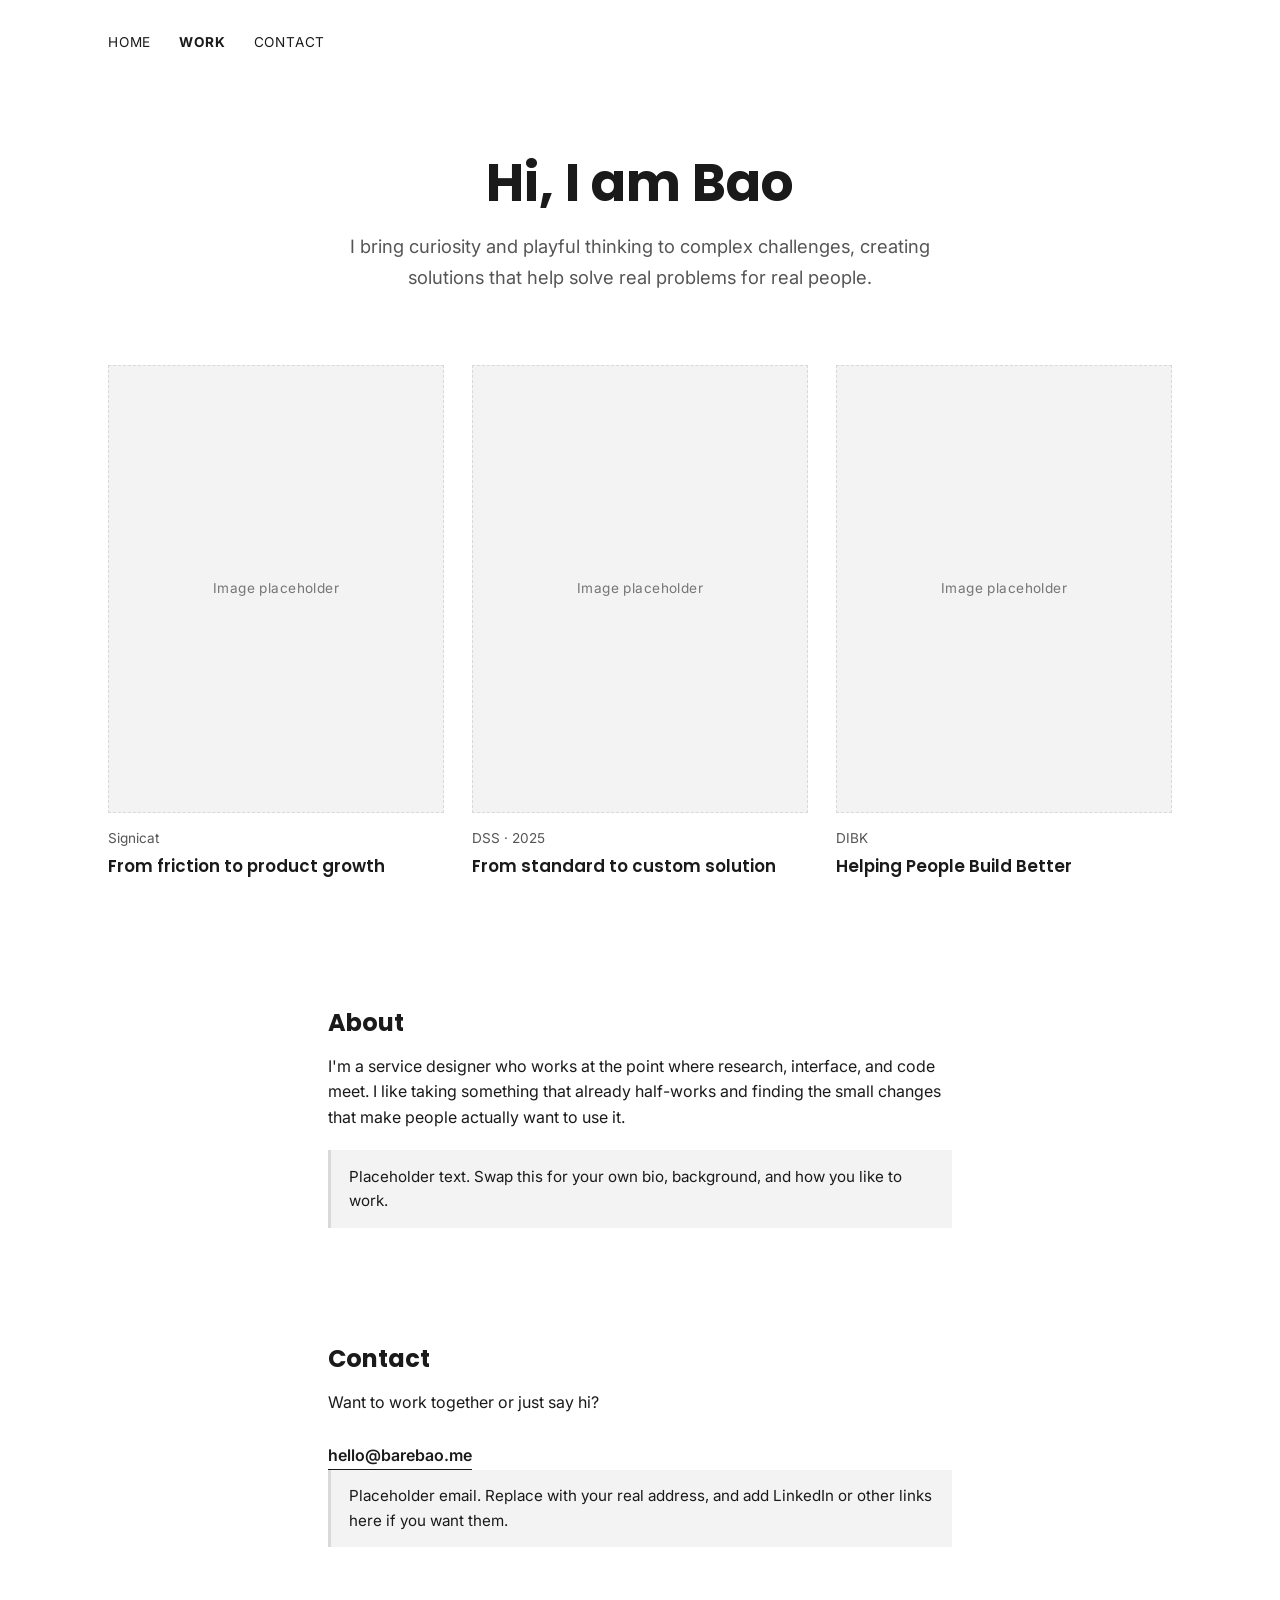
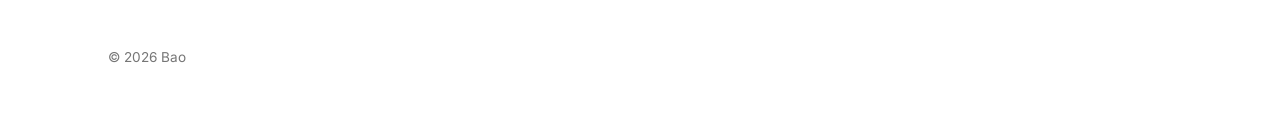
==== index.html @ 27b06872 "Add real DIBK case study content Replace the placeholder DIBK case study with the actual write-up, a" ====
<!DOCTYPE html>
<html lang="en">
<head>
  <meta charset="UTF-8">
  <meta name="viewport" content="width=device-width, initial-scale=1.0">
  <title>Bao — Service designer</title>
  <meta name="description" content="Bao brings curiosity and playful thinking to complex challenges, creating solutions that help solve real problems for real people.">
  <link rel="stylesheet" href="style.css">
</head>
<body id="top">
  <a class="skip-link" href="#main">Skip to main content</a>

  <nav class="site-nav" aria-label="Primary">
    <a href="#top">Home</a>
    <a href="#work" class="nav-primary">Work</a>
    <a href="#contact">Contact</a>
  </nav>

  <main id="main">
    <section class="hero">
      <h1>Hi, I am Bao</h1>
      <p class="subcaption">I bring curiosity and playful thinking to complex challenges, creating solutions that help solve real problems for real people.</p>
    </section>

    <section id="work" class="work-grid" aria-label="Case studies">
      <a class="case-card" href="work/signicat/index.html" aria-label="View case study: From friction to product growth, Signicat">
        <div class="case-placeholder"><span>Image placeholder</span></div>
        <div class="case-meta">
          <span class="case-client">Signicat</span>
          <span class="case-title">From friction to product growth</span>
        </div>
      </a>

      <a class="case-card" href="work/dss/index.html" aria-label="View case study: From standard to custom solution, DSS, 2025">
        <div class="case-placeholder"><span>Image placeholder</span></div>
        <div class="case-meta">
          <span class="case-client">DSS · 2025</span>
          <span class="case-title">From standard to custom solution</span>
        </div>
      </a>

      <a class="case-card" href="work/dibk/index.html" aria-label="View case study: Helping People Build Better, DIBK">
        <div class="case-placeholder"><span>Image placeholder</span></div>
        <div class="case-meta">
          <span class="case-client">DIBK</span>
          <span class="case-title">Helping People Build Better</span>
        </div>
      </a>
    </section>

    <section class="section" aria-labelledby="about-heading">
      <h2 id="about-heading">About</h2>
      <p>I'm a service designer who works at the point where research, interface, and code meet. I like taking something that already half-works and finding the small changes that make people actually want to use it.</p>
      <p class="placeholder-note">Placeholder text. Swap this for your own bio, background, and how you like to work.</p>
    </section>

    <section id="contact" class="section" aria-labelledby="contact-heading">
      <h2 id="contact-heading">Contact</h2>
      <p>Want to work together or just say hi?</p>
      <a class="contact-link" href="mailto:hello@barebao.me">hello@barebao.me</a>
      <p class="placeholder-note">Placeholder email. Replace with your real address, and add LinkedIn or other links here if you want them.</p>
    </section>
  </main>

  <footer class="site-footer">
    <p>© 2026 Bao</p>
  </footer>
</body>
</html>
---- style.css ----
/* barebao.me — shared stylesheet
   Plain HTML/CSS, no build step, no framework. */

@import url('https://fonts.googleapis.com/css2?family=Poppins:wght@600;700&family=Inter:wght@400;500;600&display=swap');

:root {
  --color-bg: #ffffff;
  --color-text: #1a1a1a;
  --color-muted: #555555;
  --color-muted-light: #767676;
  --color-border: #d9d9d9;
  --color-placeholder-bg: #f3f3f3;
  --color-accent: #2f3e46;
  --font-heading: 'Poppins', system-ui, -apple-system, 'Segoe UI', sans-serif;
  --font-body: 'Inter', system-ui, -apple-system, 'Segoe UI', sans-serif;
  --max-width: 1120px;
  --content-width: 680px;
}

* {
  box-sizing: border-box;
}

html {
  scroll-behavior: smooth;
}

@media (prefers-reduced-motion: reduce) {
  html {
    scroll-behavior: auto;
  }
  * {
    animation-duration: 0.01ms !important;
    transition-duration: 0.01ms !important;
  }
}

body {
  margin: 0;
  font-family: var(--font-body);
  color: var(--color-text);
  background: var(--color-bg);
  line-height: 1.6;
  font-size: 1rem;
}

h1, h2, h3 {
  font-family: var(--font-heading);
  line-height: 1.25;
  margin: 0 0 1rem;
}

p {
  margin: 0 0 1.25rem;
}

a {
  color: inherit;
}

a:focus-visible,
button:focus-visible {
  outline: 3px solid var(--color-accent);
  outline-offset: 3px;
}

.skip-link {
  position: absolute;
  left: -999px;
  top: auto;
  background: var(--color-bg);
  color: var(--color-text);
  padding: 0.75rem 1.25rem;
  border: 1px solid var(--color-border);
  z-index: 200;
}

.skip-link:focus {
  position: fixed;
  left: 1rem;
  top: 1rem;
}

.wrapper {
  max-width: var(--max-width);
  margin: 0 auto;
  padding: 0 1.75rem;
}

/* Nav */

.site-nav {
  padding: 2rem 1.75rem;
  max-width: var(--max-width);
  margin: 0 auto;
  display: flex;
  gap: 1.75rem;
}

.site-nav a {
  text-decoration: none;
  letter-spacing: 0.06em;
  text-transform: uppercase;
  font-size: 0.85rem;
  color: var(--color-text);
}

.site-nav a.nav-primary {
  font-weight: 700;
}

.site-nav a:hover {
  color: var(--color-accent);
}

/* Hero */

.hero {
  max-width: 700px;
  margin: 0 auto;
  padding: 4rem 1.75rem 4.5rem;
  text-align: center;
}

.hero h1 {
  font-weight: 700;
  font-size: clamp(2.25rem, 5vw, 3.25rem);
}

.hero .subcaption {
  color: var(--color-muted);
  font-size: 1.15rem;
  line-height: 1.7;
  margin: 0 auto;
}

/* Work grid */

.work-grid {
  max-width: var(--max-width);
  margin: 0 auto;
  padding: 0 1.75rem 5rem;
  display: grid;
  grid-template-columns: repeat(3, 1fr);
  gap: 1.75rem;
}

@media (max-width: 780px) {
  .work-grid {
    grid-template-columns: 1fr;
    max-width: 480px;
  }
}

.case-card {
  display: block;
  text-decoration: none;
  color: var(--color-text);
}

.case-placeholder {
  aspect-ratio: 3 / 4;
  background: var(--color-placeholder-bg);
  border: 1px dashed var(--color-border);
  display: flex;
  align-items: center;
  justify-content: center;
  padding: 1.5rem;
  text-align: center;
}

.case-placeholder span {
  color: var(--color-muted-light);
  font-size: 0.85rem;
  letter-spacing: 0.03em;
}

.case-card:hover .case-placeholder,
.case-card:focus-visible .case-placeholder {
  border-color: var(--color-accent);
}

.case-meta {
  margin-top: 0.9rem;
}

.case-client {
  display: block;
  color: var(--color-muted);
  font-size: 0.85rem;
  margin-bottom: 0.2rem;
}

.case-title {
  font-family: var(--font-heading);
  font-weight: 600;
  font-size: 1.05rem;
}

.case-card:hover .case-title,
.case-card:focus-visible .case-title {
  text-decoration: underline;
  text-decoration-color: var(--color-accent);
}

/* About / Contact */

.section {
  max-width: var(--content-width);
  margin: 0 auto;
  padding: 3rem 1.75rem;
}

.section h2 {
  font-size: 1.5rem;
}

.section p {
  color: var(--color-text);
}

.contact-link {
  display: inline-block;
  margin-top: 0.5rem;
  font-weight: 600;
  border-bottom: 1px solid var(--color-text);
  text-decoration: none;
}

.contact-link:hover {
  color: var(--color-accent);
  border-color: var(--color-accent);
}

footer.site-footer {
  max-width: var(--max-width);
  margin: 0 auto;
  padding: 2rem 1.75rem 3rem;
  color: var(--color-muted-light);
  font-size: 0.85rem;
}

/* Case study pages */

.case-hero {
  max-width: 760px;
  margin: 0 auto;
  padding: 2.5rem 1.75rem 3rem;
  text-align: center;
}

.case-hero .eyebrow {
  color: var(--color-muted);
  font-size: 0.9rem;
  margin-bottom: 0.5rem;
}

.case-hero h1 {
  font-size: clamp(1.75rem, 4vw, 2.5rem);
}

.case-hero .tagline {
  color: var(--color-muted);
  font-size: 1.1rem;
  max-width: 540px;
  margin: 0 auto;
}

.case-hero-placeholder {
  max-width: 420px;
  margin: 2.5rem auto 0;
  aspect-ratio: 4 / 3;
  background: var(--color-placeholder-bg);
  border: 1px dashed var(--color-border);
  display: flex;
  align-items: center;
  justify-content: center;
}

.case-hero-placeholder span {
  color: var(--color-muted-light);
  font-size: 0.85rem;
}

.case-body {
  max-width: var(--content-width);
  margin: 0 auto;
  padding: 1rem 1.75rem 4rem;
}

.case-body h2 {
  font-size: 1.3rem;
  margin-top: 2.5rem;
}

.case-body ul {
  padding-left: 1.25rem;
  margin: 0 0 1.25rem;
}

.case-body li {
  margin-bottom: 0.6rem;
}

.placeholder-note {
  background: var(--color-placeholder-bg);
  border-left: 3px solid var(--color-border);
  padding: 0.9rem 1.1rem;
  color: var(--color-muted);
  font-size: 0.95rem;
  margin-bottom: 1.25rem;
}

.also-like {
  max-width: var(--max-width);
  margin: 0 auto;
  padding: 1rem 1.75rem 4rem;
}

.also-like h2 {
  font-size: 1.3rem;
  margin-bottom: 1.5rem;
}

.also-like-grid {
  display: grid;
  grid-template-columns: repeat(2, 1fr);
  gap: 1.75rem;
  max-width: 640px;
}

@media (max-width: 600px) {
  .also-like-grid {
    grid-template-columns: 1fr;
  }
}

.back-to-top {
  position: fixed;
  right: 1.5rem;
  bottom: 1.5rem;
  width: 2.75rem;
  height: 2.75rem;
  border-radius: 50%;
  background: var(--color-bg);
  border: 1px solid var(--color-border);
  display: flex;
  align-items: center;
  justify-content: center;
  text-decoration: none;
  color: var(--color-text);
  font-size: 1.1rem;
}

.back-to-top:hover {
  border-color: var(--color-accent);
  color: var(--color-accent);
}
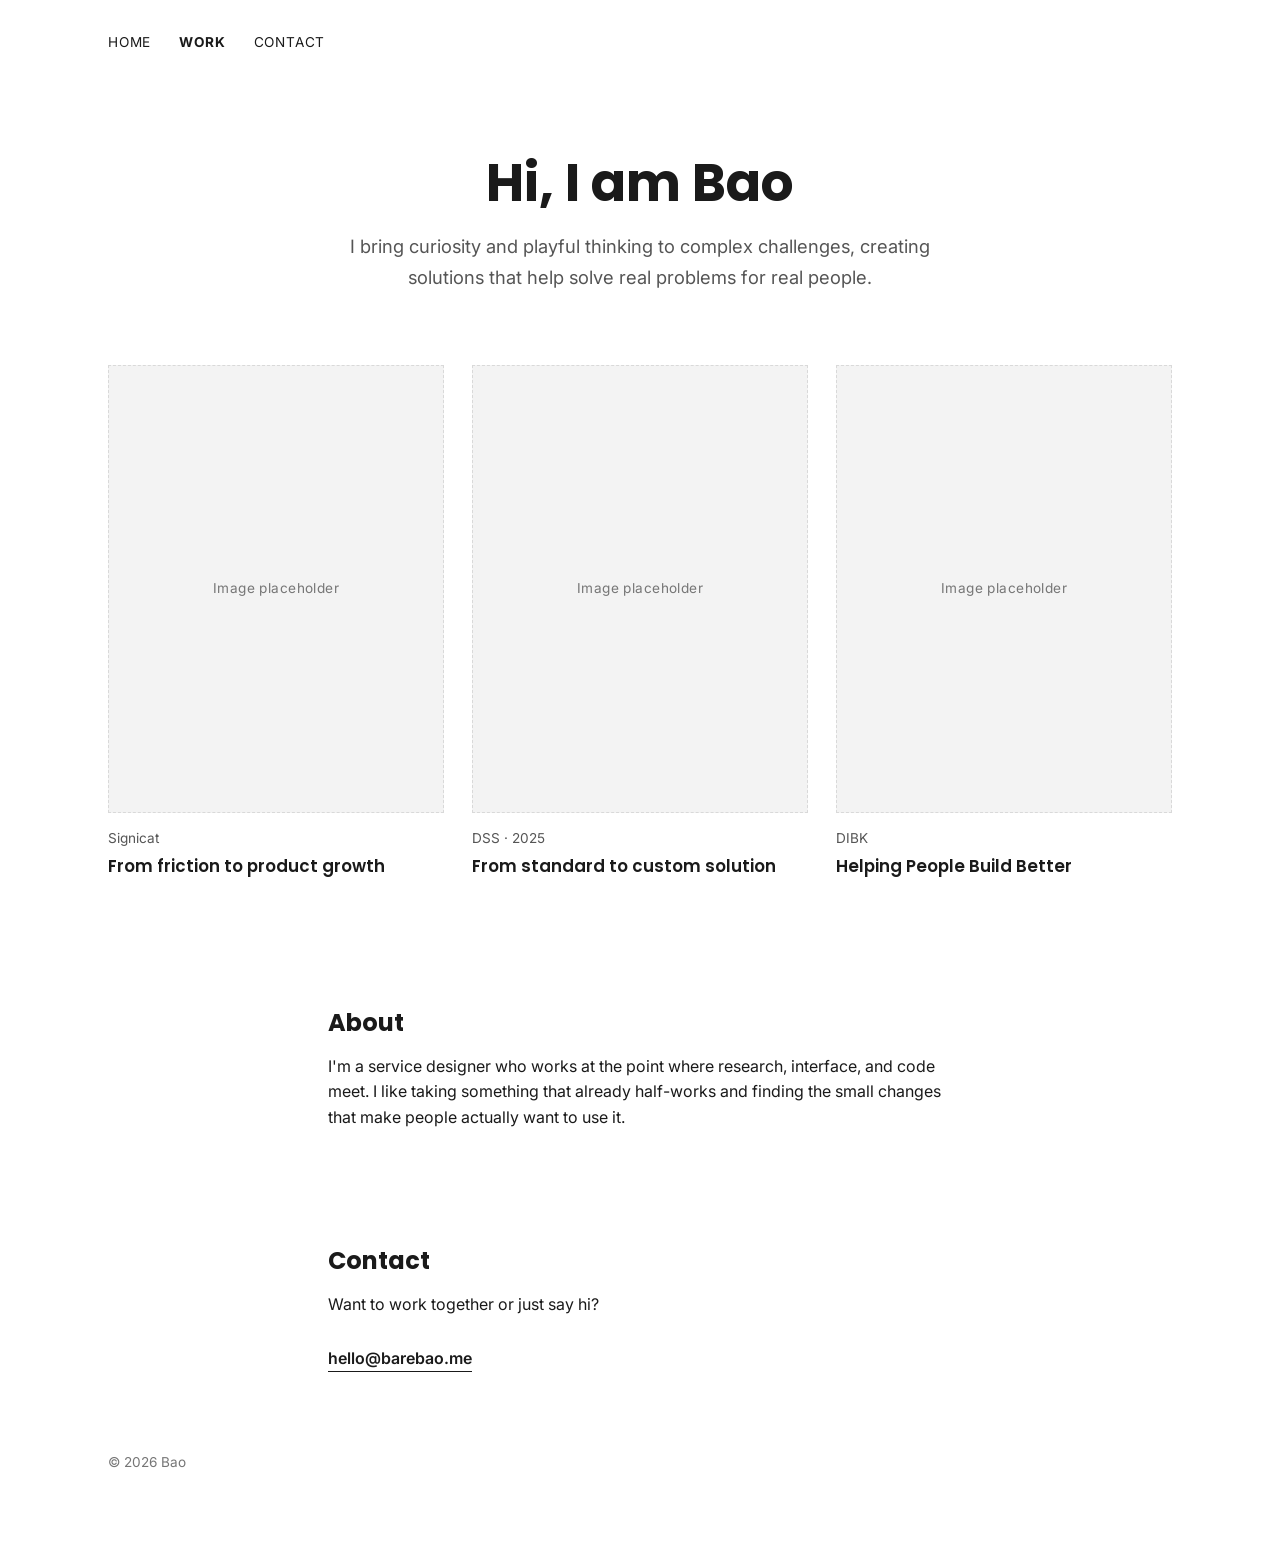
==== commit fd3bc019: "Remove text placeholder notes so only images remain The bio and email placeholder call-outs were lef" ====
--- a/index.html
+++ b/index.html
@@ -51,14 +51,12 @@
     <section class="section" aria-labelledby="about-heading">
       <h2 id="about-heading">About</h2>
       <p>I'm a service designer who works at the point where research, interface, and code meet. I like taking something that already half-works and finding the small changes that make people actually want to use it.</p>
-      <p class="placeholder-note">Placeholder text. Swap this for your own bio, background, and how you like to work.</p>
     </section>
 
     <section id="contact" class="section" aria-labelledby="contact-heading">
       <h2 id="contact-heading">Contact</h2>
       <p>Want to work together or just say hi?</p>
       <a class="contact-link" href="mailto:hello@barebao.me">hello@barebao.me</a>
-      <p class="placeholder-note">Placeholder email. Replace with your real address, and add LinkedIn or other links here if you want them.</p>
     </section>
   </main>
 
--- a/style.css
+++ b/style.css
@@ -300,15 +300,6 @@
 
 .case-body li {
   margin-bottom: 0.6rem;
-}
-
-.placeholder-note {
-  background: var(--color-placeholder-bg);
-  border-left: 3px solid var(--color-border);
-  padding: 0.9rem 1.1rem;
-  color: var(--color-muted);
-  font-size: 0.95rem;
-  margin-bottom: 1.25rem;
 }
 
 .also-like {
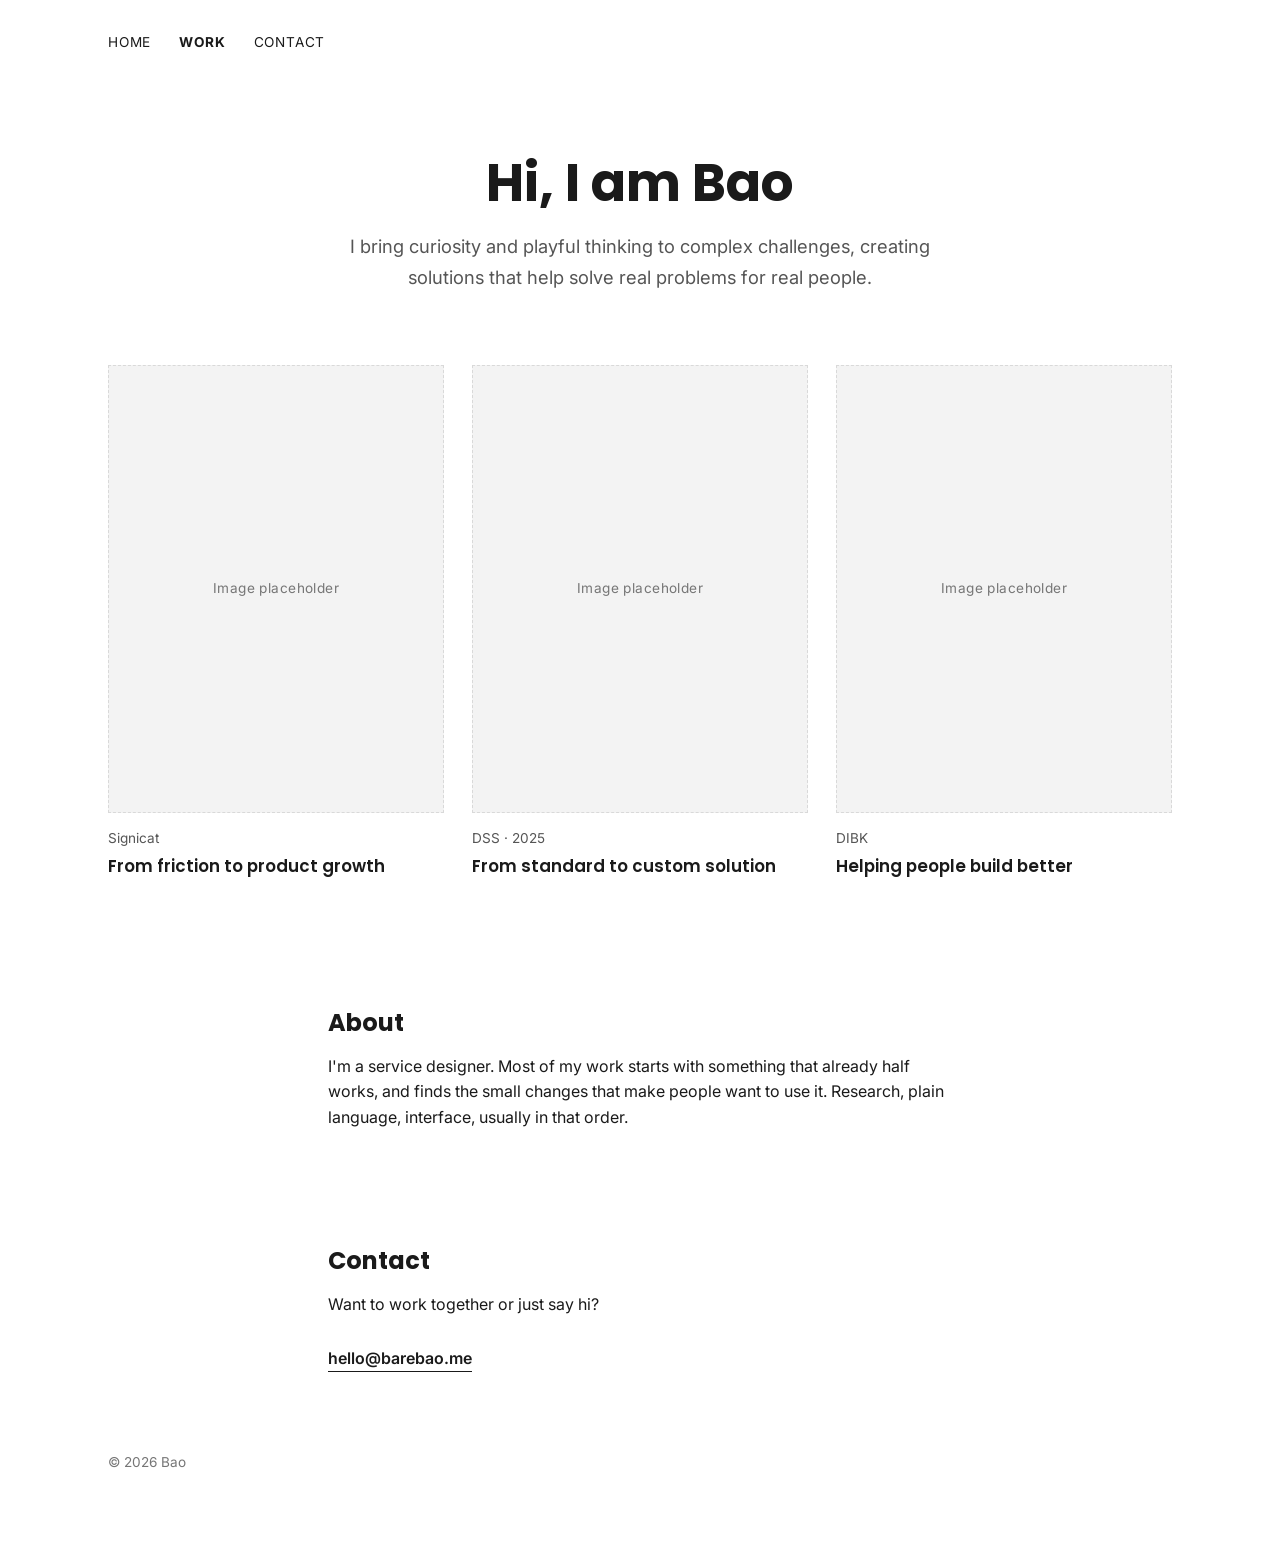
==== commit 38366baa: "Voice pass: cut flourishes, unify case study structure to Problem/Approach/Outcome Co-Authored-By: C" ====
--- a/index.html
+++ b/index.html
@@ -39,18 +39,18 @@
         </div>
       </a>
 
-      <a class="case-card" href="work/dibk/index.html" aria-label="View case study: Helping People Build Better, DIBK">
+      <a class="case-card" href="work/dibk/index.html" aria-label="View case study: Helping people build better, DIBK">
         <div class="case-placeholder"><span>Image placeholder</span></div>
         <div class="case-meta">
           <span class="case-client">DIBK</span>
-          <span class="case-title">Helping People Build Better</span>
+          <span class="case-title">Helping people build better</span>
         </div>
       </a>
     </section>
 
     <section class="section" aria-labelledby="about-heading">
       <h2 id="about-heading">About</h2>
-      <p>I'm a service designer who works at the point where research, interface, and code meet. I like taking something that already half-works and finding the small changes that make people actually want to use it.</p>
+      <p>I'm a service designer. Most of my work starts with something that already half works, and finds the small changes that make people want to use it. Research, plain language, interface, usually in that order.</p>
     </section>
 
     <section id="contact" class="section" aria-labelledby="contact-heading">
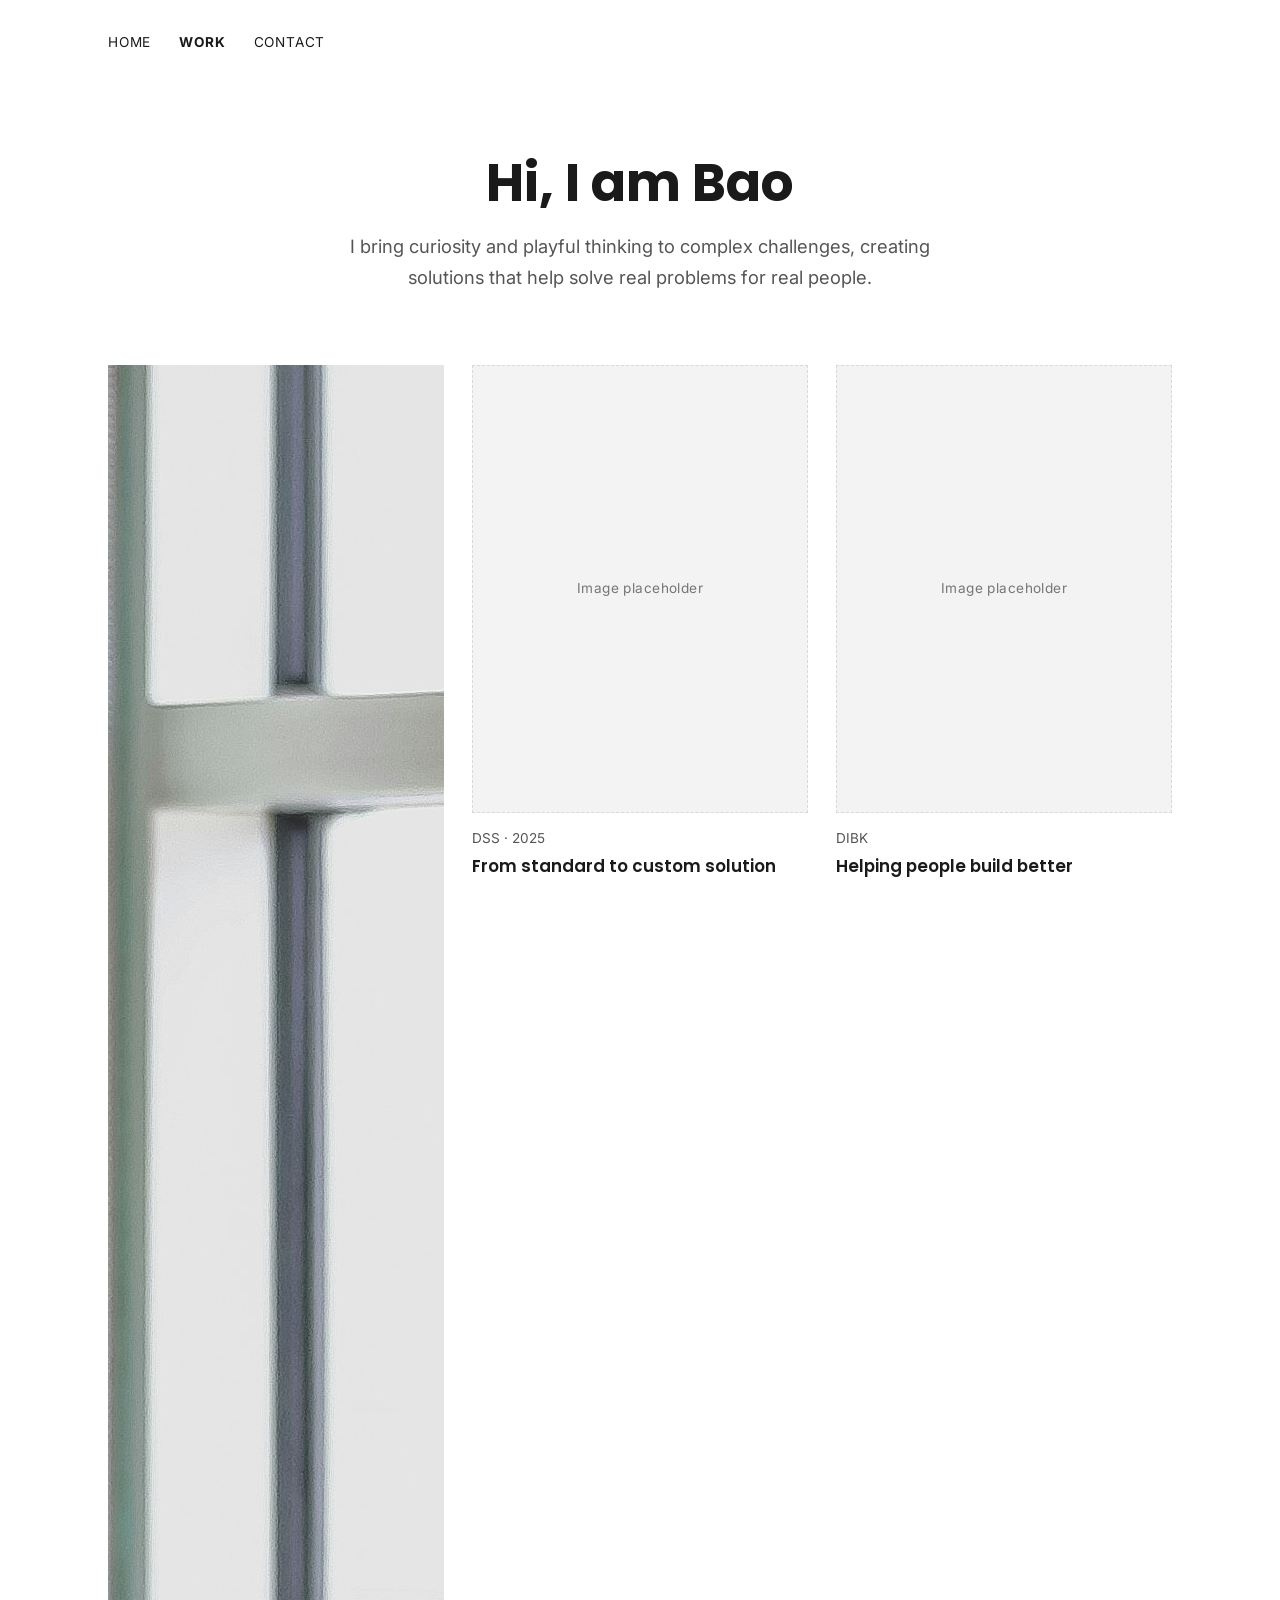
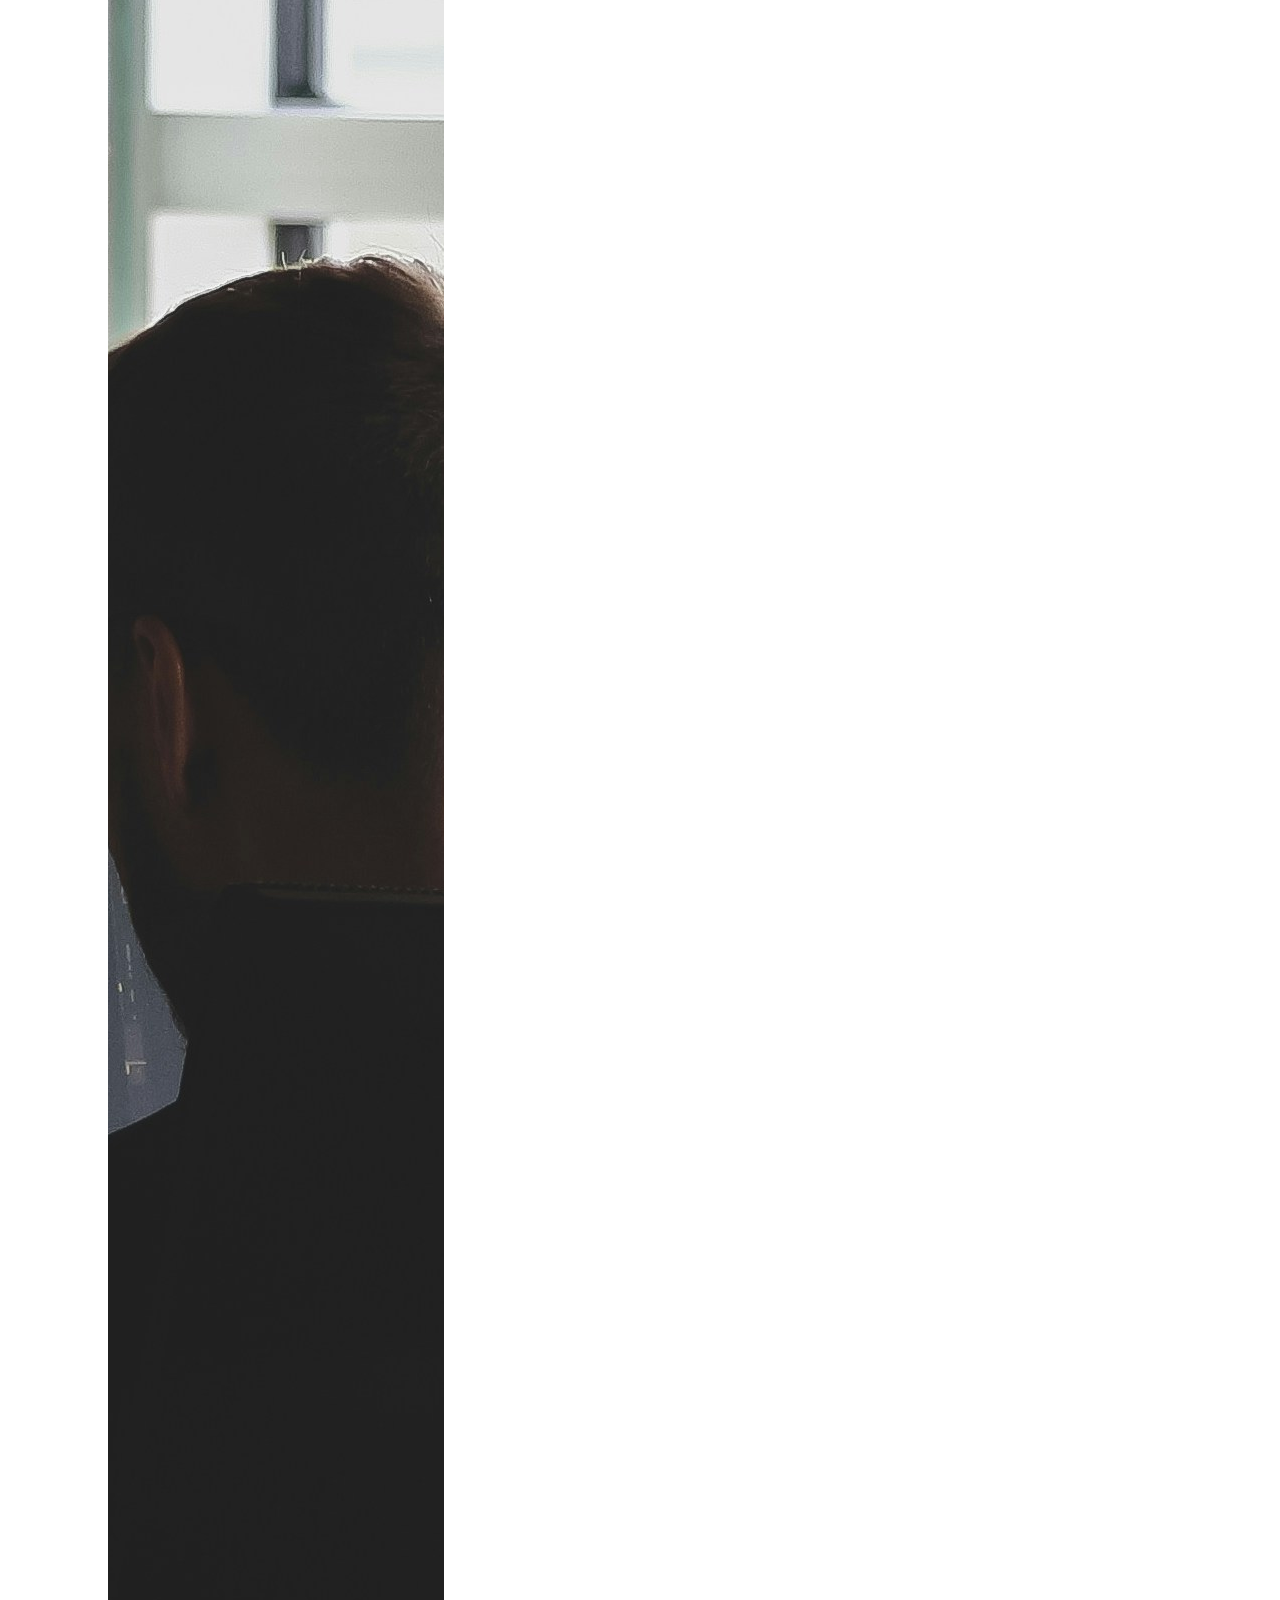
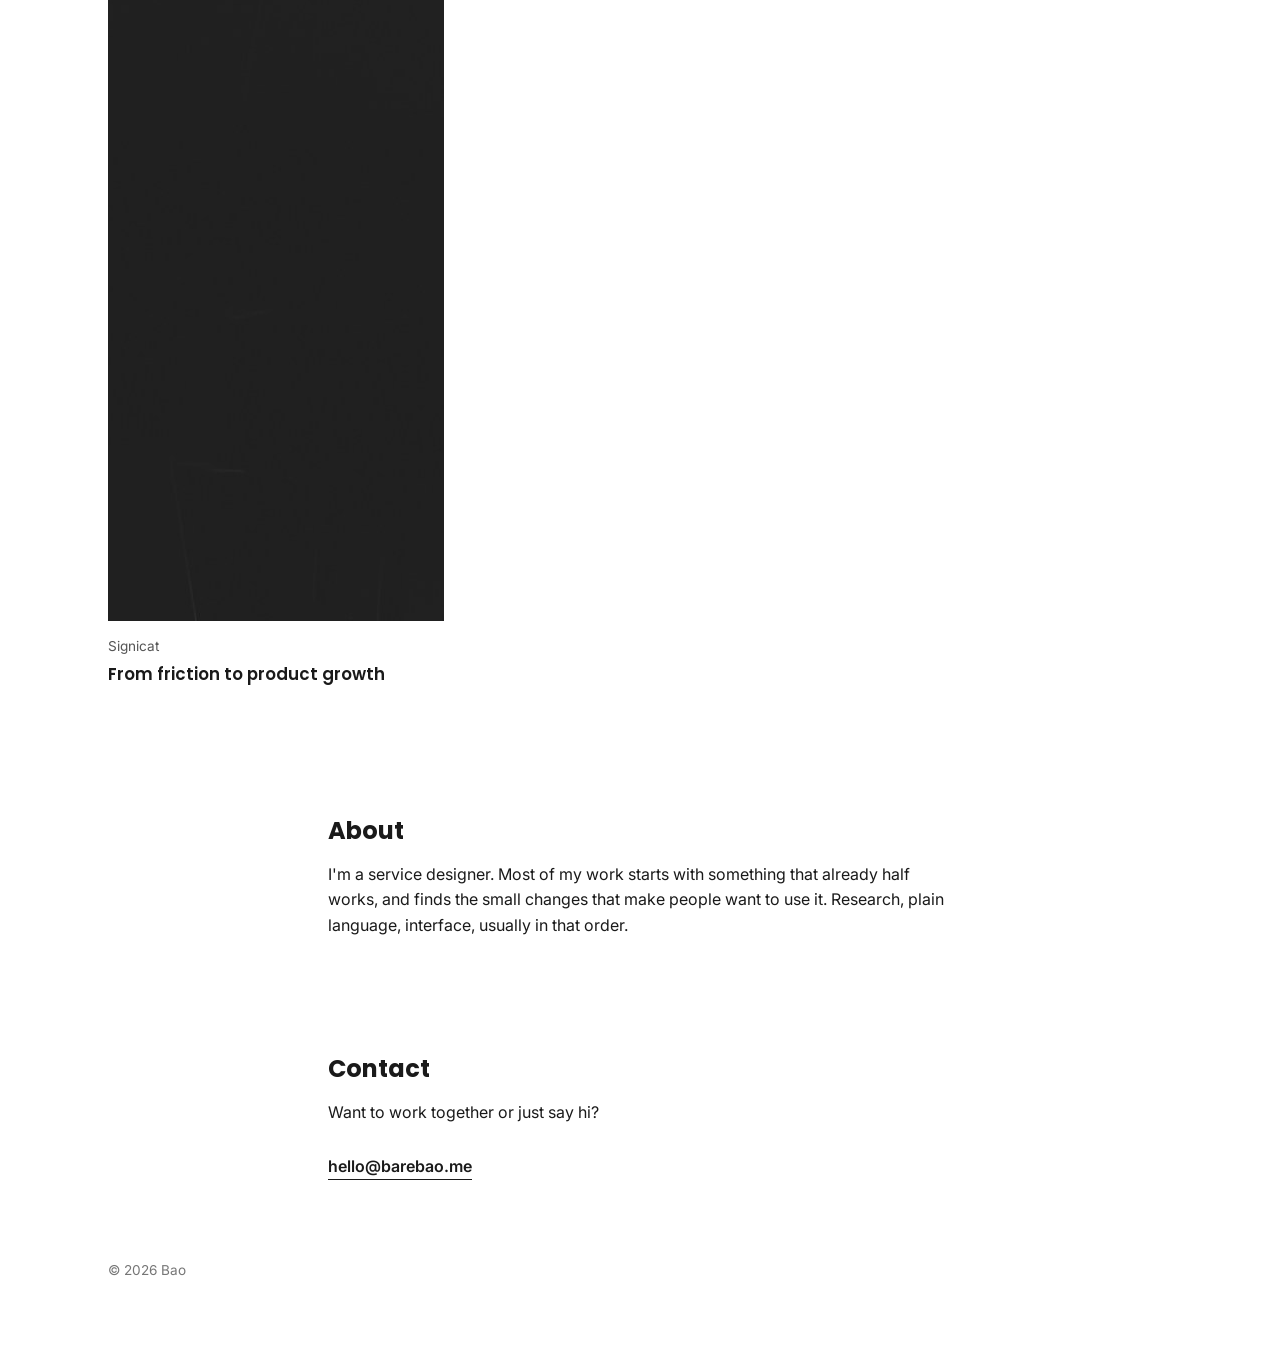
==== commit a4afe589: "Add Signicat image to front page card" ====
--- a/index.html
+++ b/index.html
@@ -24,7 +24,7 @@
 
     <section id="work" class="work-grid" aria-label="Case studies">
       <a class="case-card" href="work/signicat/index.html" aria-label="View case study: From friction to product growth, Signicat">
-        <div class="case-placeholder"><span>Image placeholder</span></div>
+        <img src="work/signicat/Signicat.jpg" alt="Developers working at desks with multiple monitors in a bright office" width="5184" height="3456" style="display:block;width:100%;aspect-ratio:3/4;object-fit:cover;object-position:40% center;">
         <div class="case-meta">
           <span class="case-client">Signicat</span>
           <span class="case-title">From friction to product growth</span>
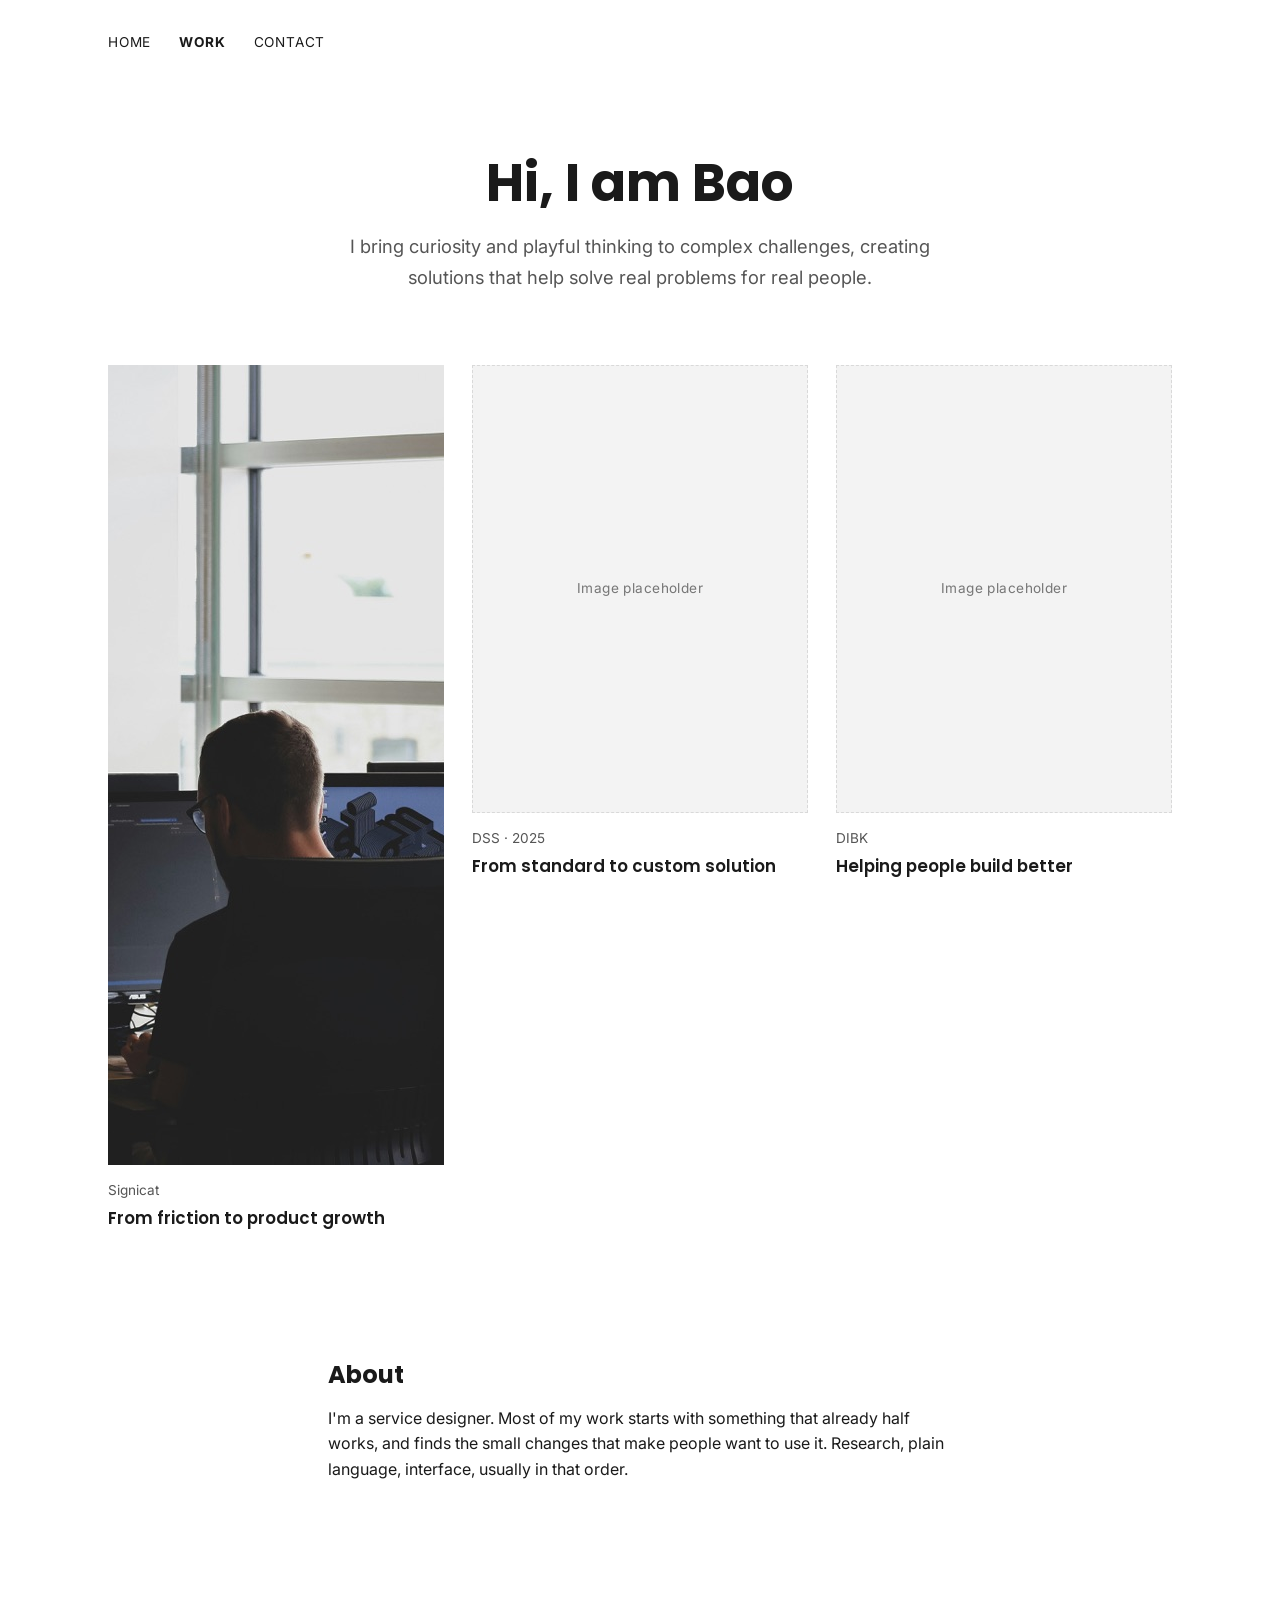
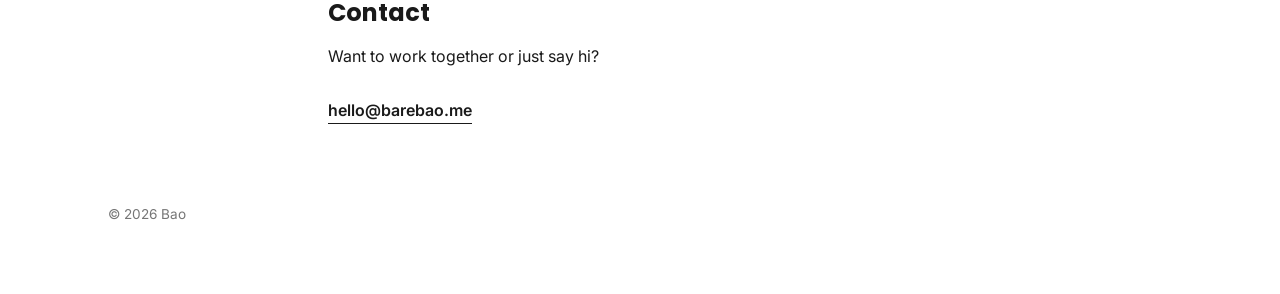
==== commit bd7a103b: "Use 1200px Signicat image" ====
--- a/index.html
+++ b/index.html
@@ -24,7 +24,7 @@
 
     <section id="work" class="work-grid" aria-label="Case studies">
       <a class="case-card" href="work/signicat/index.html" aria-label="View case study: From friction to product growth, Signicat">
-        <img src="work/signicat/Signicat.jpg" alt="Developers working at desks with multiple monitors in a bright office" width="5184" height="3456" style="display:block;width:100%;aspect-ratio:3/4;object-fit:cover;object-position:40% center;">
+        <img src="work/signicat/Signicat-1200.jpg" alt="Developers working at desks with multiple monitors in a bright office" width="1200" height="800" style="display:block;width:100%;aspect-ratio:3/4;object-fit:cover;object-position:40% center;">
         <div class="case-meta">
           <span class="case-client">Signicat</span>
           <span class="case-title">From friction to product growth</span>
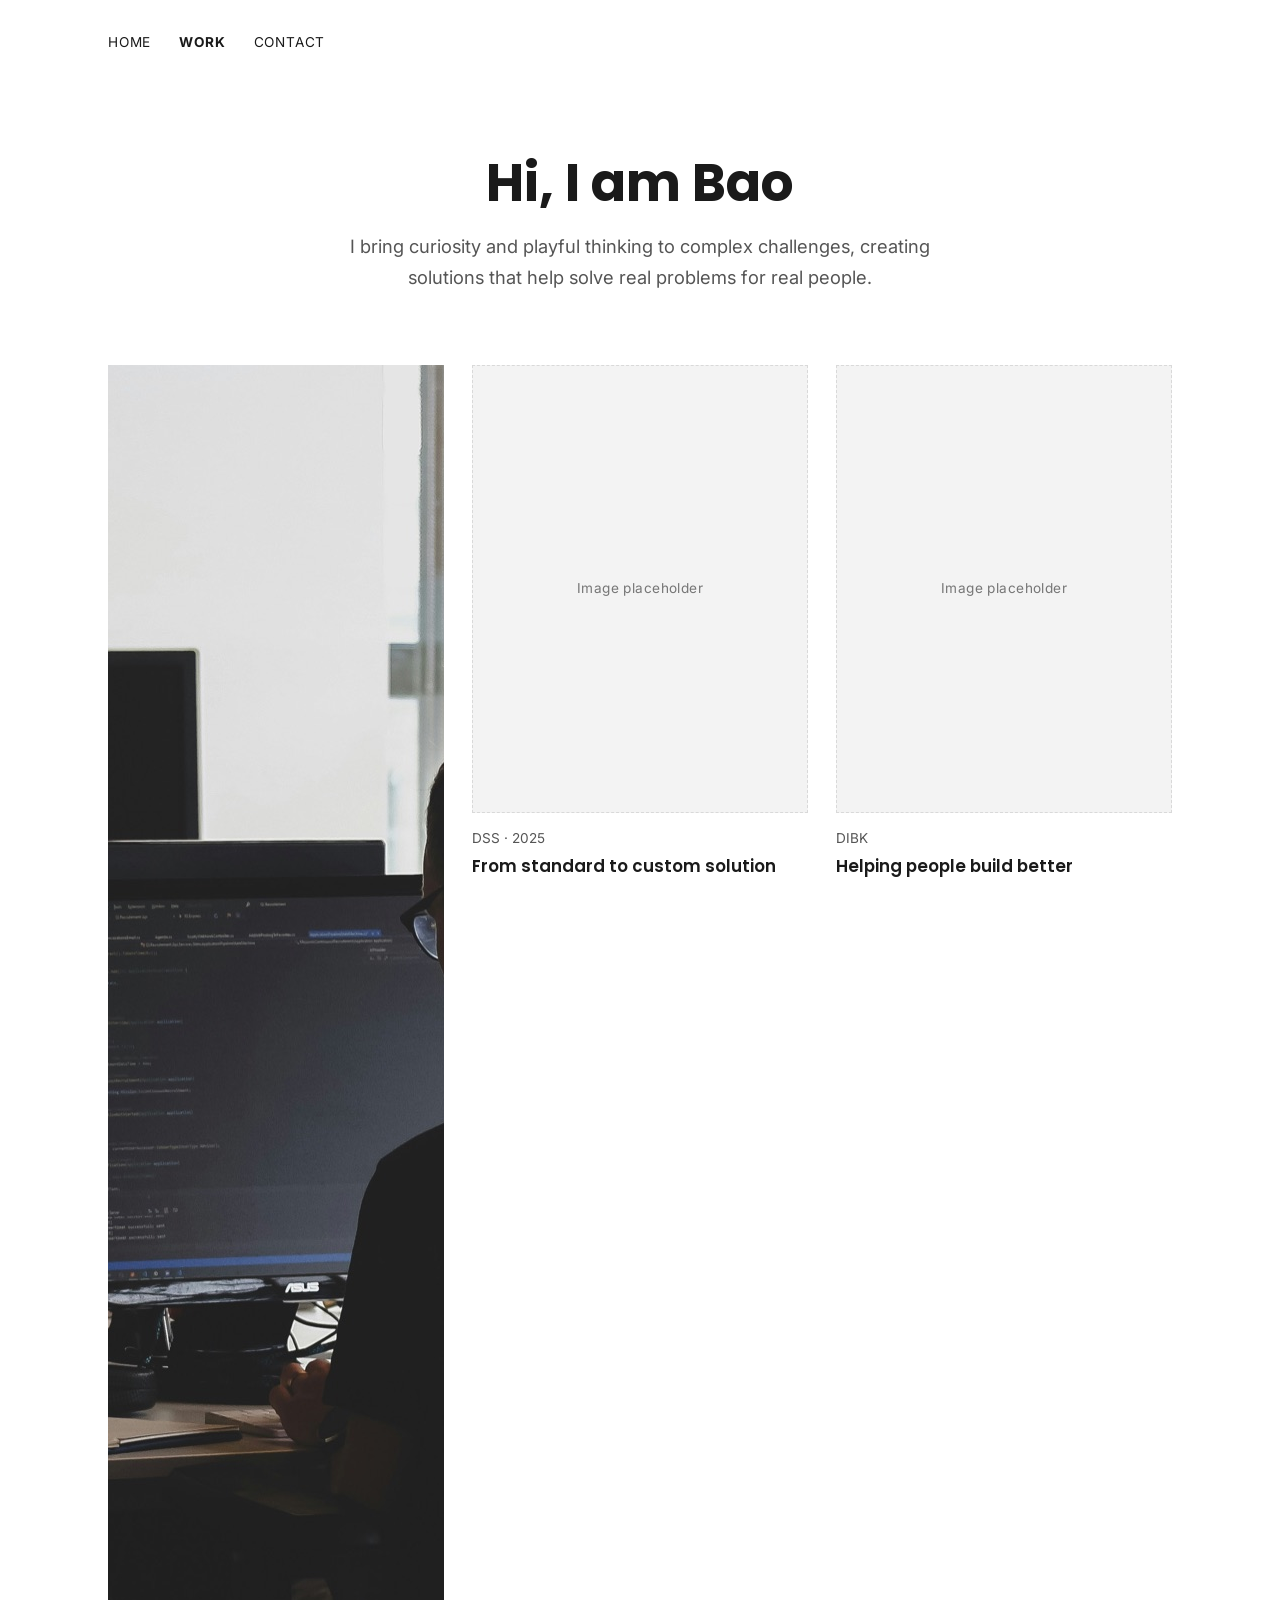
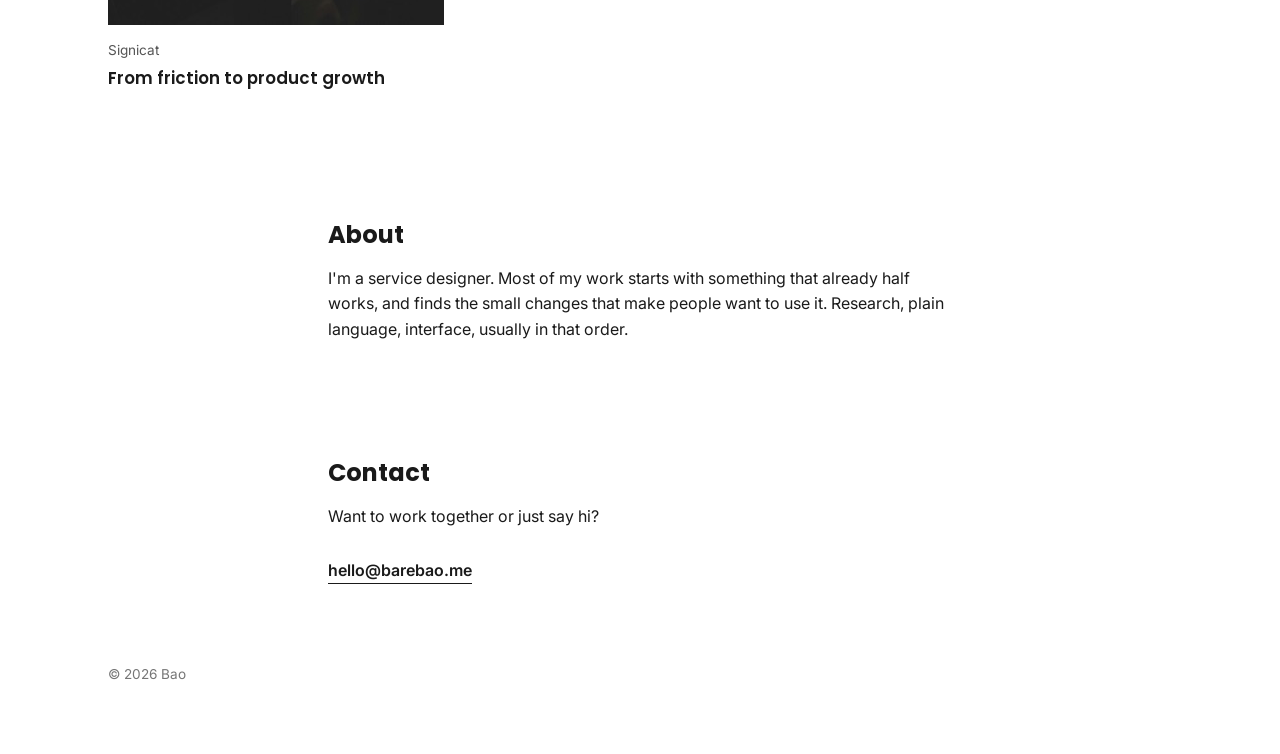
==== commit b464871d: "Use portrait Signicat image on front page card" ====
--- a/index.html
+++ b/index.html
@@ -24,7 +24,7 @@
 
     <section id="work" class="work-grid" aria-label="Case studies">
       <a class="case-card" href="work/signicat/index.html" aria-label="View case study: From friction to product growth, Signicat">
-        <img src="work/signicat/Signicat-1200.jpg" alt="Developers working at desks with multiple monitors in a bright office" width="1200" height="800" style="display:block;width:100%;aspect-ratio:3/4;object-fit:cover;object-position:40% center;">
+        <img src="work/signicat/Signicat-card.jpg" alt="Developer working at a desk with code on a monitor in a bright office" width="900" height="1260" style="display:block;width:100%;aspect-ratio:3/4;object-fit:cover;">
         <div class="case-meta">
           <span class="case-client">Signicat</span>
           <span class="case-title">From friction to product growth</span>
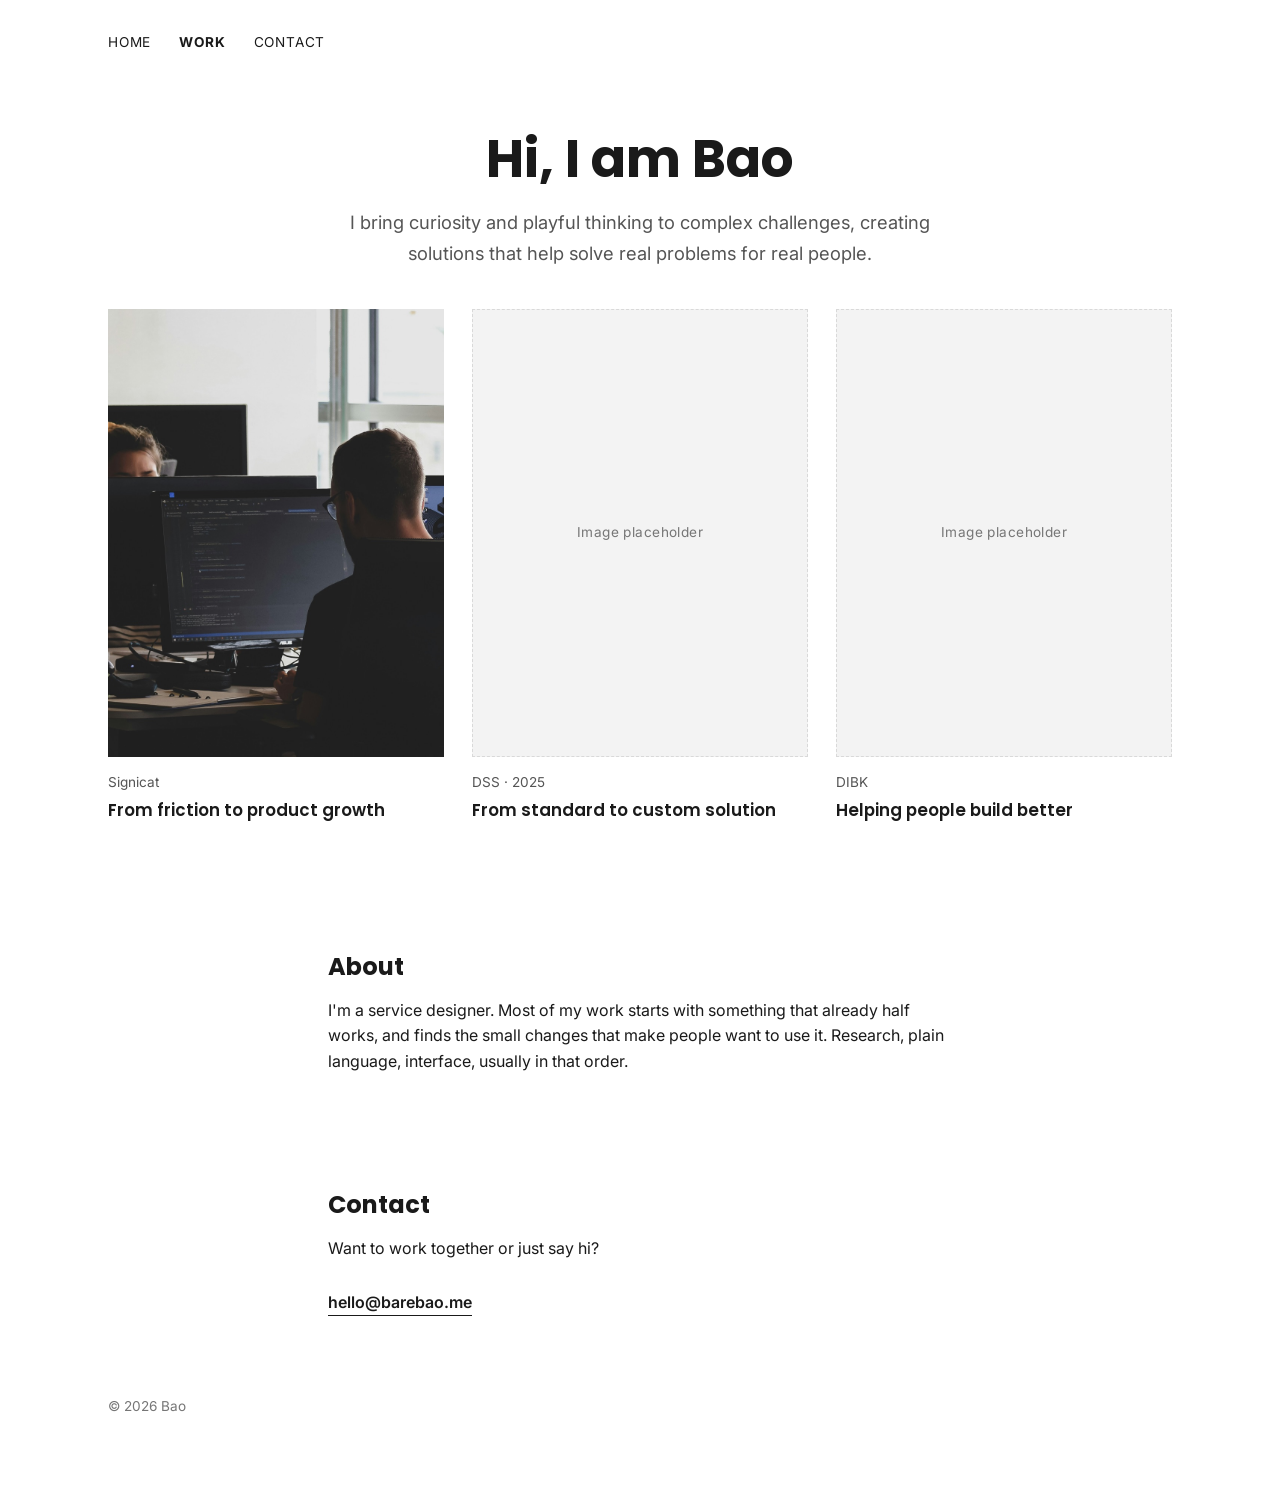
==== commit 330c8c06: "Fit front page card images to laptop viewport height Cap card image height by viewport (min 240px, m" ====
--- a/index.html
+++ b/index.html
@@ -24,7 +24,7 @@
 
     <section id="work" class="work-grid" aria-label="Case studies">
       <a class="case-card" href="work/signicat/index.html" aria-label="View case study: From friction to product growth, Signicat">
-        <img src="work/signicat/Signicat-card.jpg" alt="Developer working at a desk with code on a monitor in a bright office" width="900" height="1260" style="display:block;width:100%;aspect-ratio:3/4;object-fit:cover;">
+        <img class="case-image" src="work/signicat/Signicat-card.jpg" alt="Developer working at a desk with code on a monitor in a bright office" width="900" height="1260">
         <div class="case-meta">
           <span class="case-client">Signicat</span>
           <span class="case-title">From friction to product growth</span>
--- a/style.css
+++ b/style.css
@@ -118,7 +118,7 @@
 .hero {
   max-width: 700px;
   margin: 0 auto;
-  padding: 4rem 1.75rem 4.5rem;
+  padding: 2.5rem 1.75rem 2.5rem;
   text-align: center;
 }
 
@@ -156,6 +156,24 @@
   display: block;
   text-decoration: none;
   color: var(--color-text);
+}
+
+.case-image {
+  display: block;
+  width: 100%;
+  height: auto;
+  aspect-ratio: 3 / 4;
+  object-fit: cover;
+}
+
+/* On laptop-height screens, cap card images so the first row of cards fits without scrolling */
+@media (min-width: 781px) {
+  .case-placeholder,
+  .case-image {
+    width: 100%;
+    max-height: clamp(240px, calc(100vh - 420px), 480px);
+    max-height: clamp(240px, calc(100svh - 420px), 480px);
+  }
 }
 
 .case-placeholder {
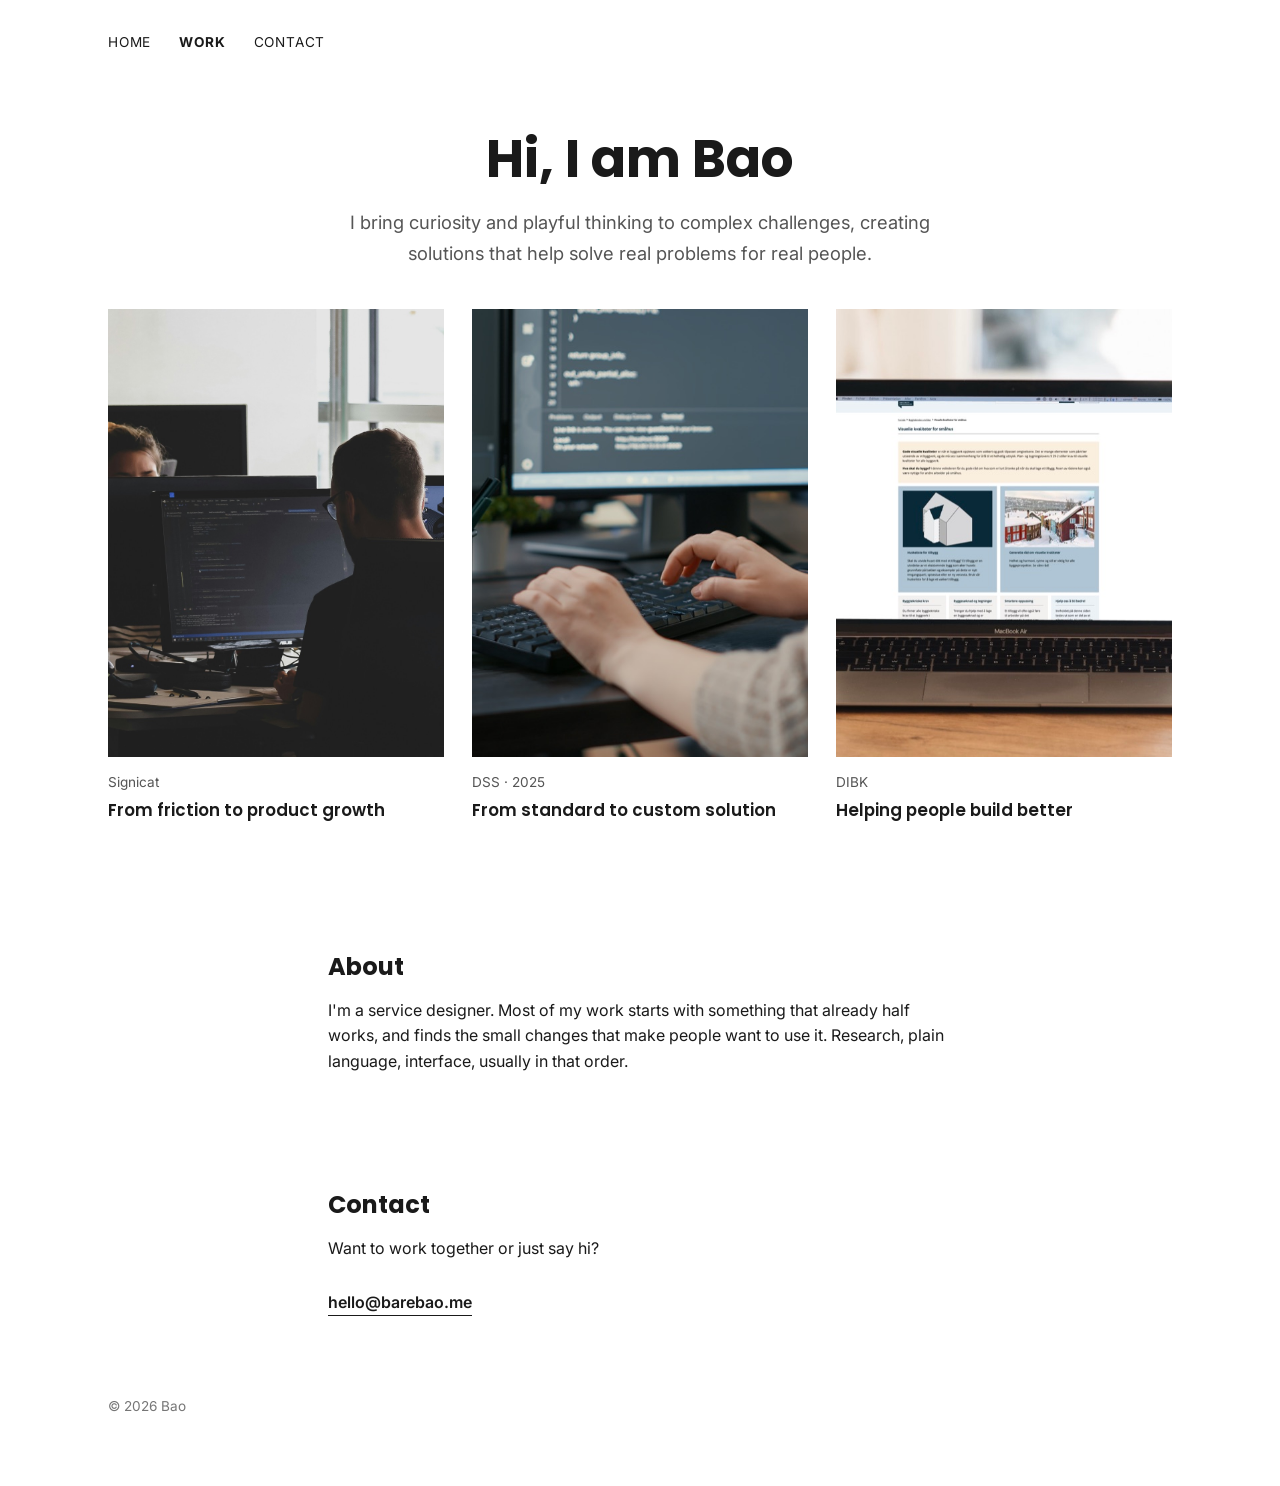
==== commit 686fe4a0: "Add DSS and DIBK images to front page cards and case study heroes Co-Authored-By: Claude Sonnet 5 <n" ====
--- a/index.html
+++ b/index.html
@@ -32,7 +32,7 @@
       </a>
 
       <a class="case-card" href="work/dss/index.html" aria-label="View case study: From standard to custom solution, DSS, 2025">
-        <div class="case-placeholder"><span>Image placeholder</span></div>
+        <img class="case-image" src="work/dss/DSS-1200.jpg" alt="Close-up of a person typing on a keyboard with code on the monitor behind" width="1200" height="675" style="object-position:30% center;">
         <div class="case-meta">
           <span class="case-client">DSS · 2025</span>
           <span class="case-title">From standard to custom solution</span>
@@ -40,7 +40,7 @@
       </a>
 
       <a class="case-card" href="work/dibk/index.html" aria-label="View case study: Helping people build better, DIBK">
-        <div class="case-placeholder"><span>Image placeholder</span></div>
+        <img class="case-image" src="work/dibk/DIBK-1200.jpg" alt="Laptop on a wooden table showing the DIBK guide on visual qualities for small houses" width="1200" height="672" style="object-position:50% center;">
         <div class="case-meta">
           <span class="case-client">DIBK</span>
           <span class="case-title">Helping people build better</span>
